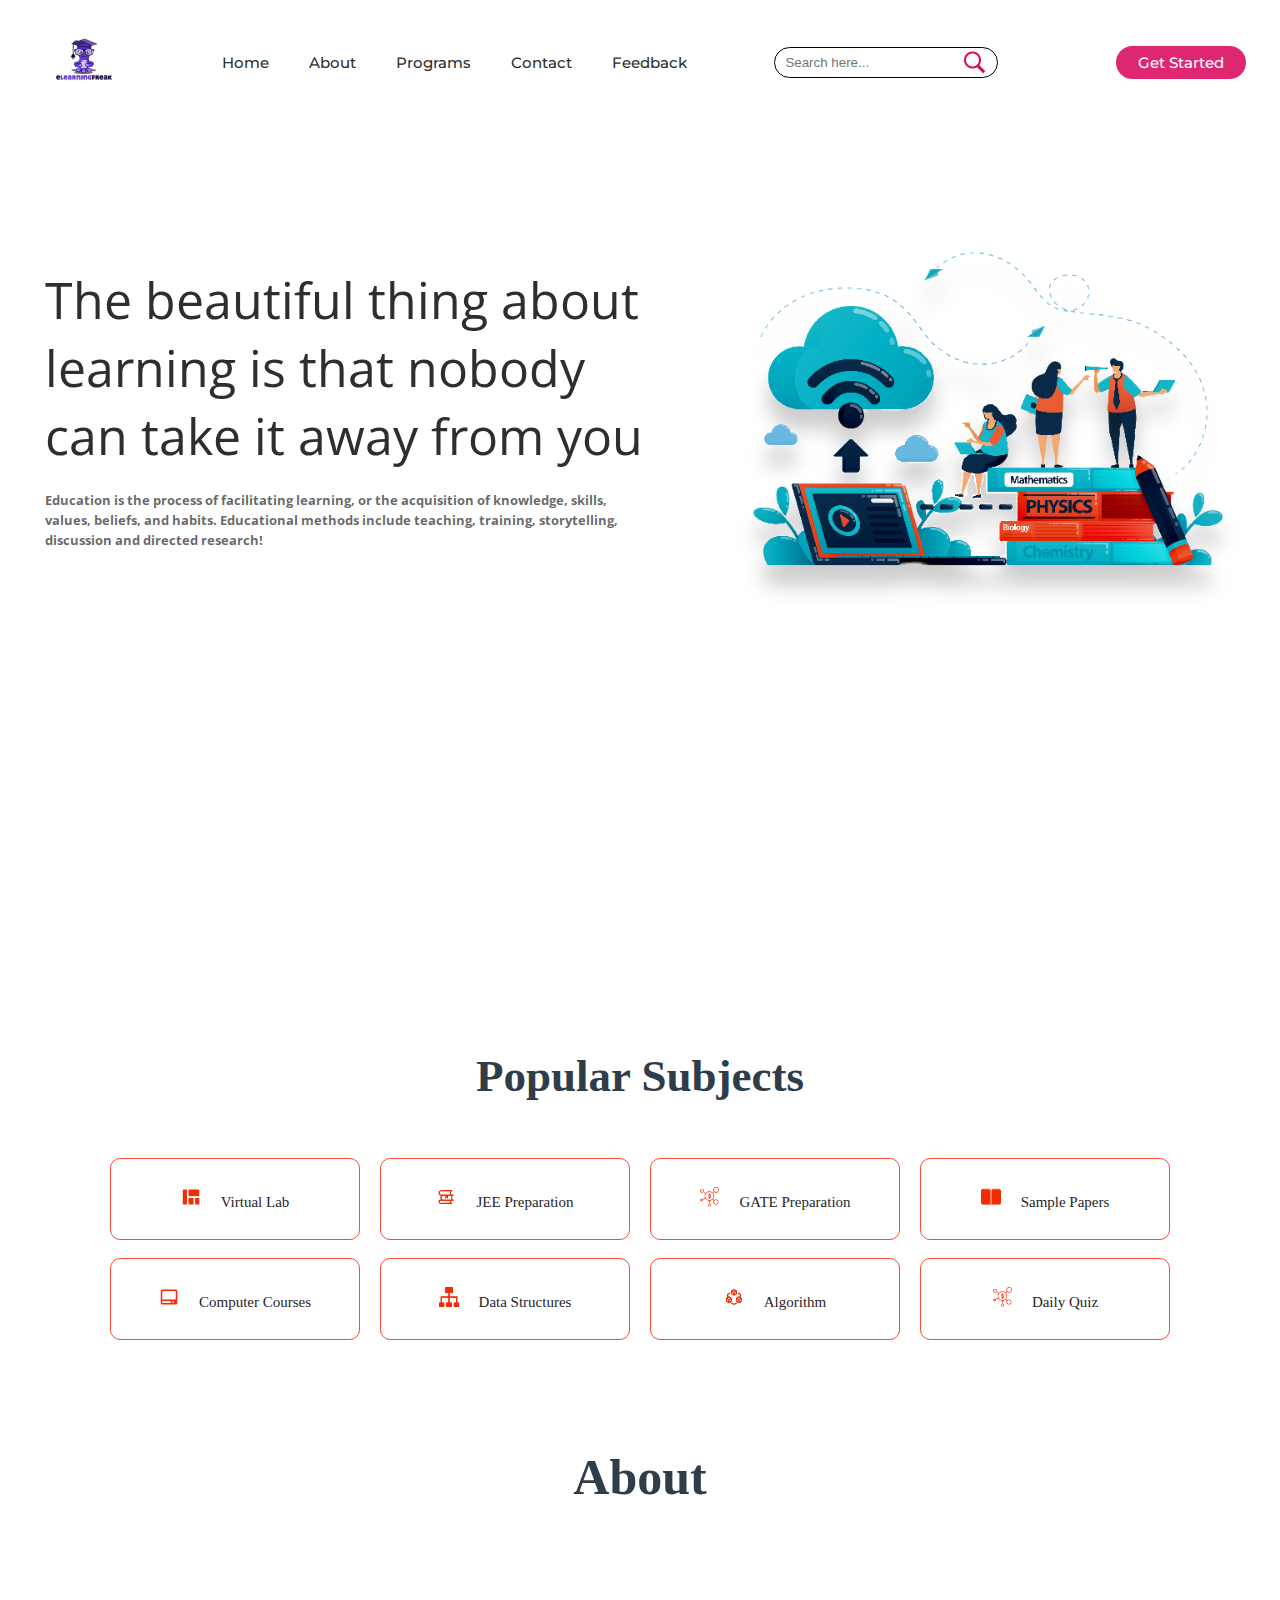
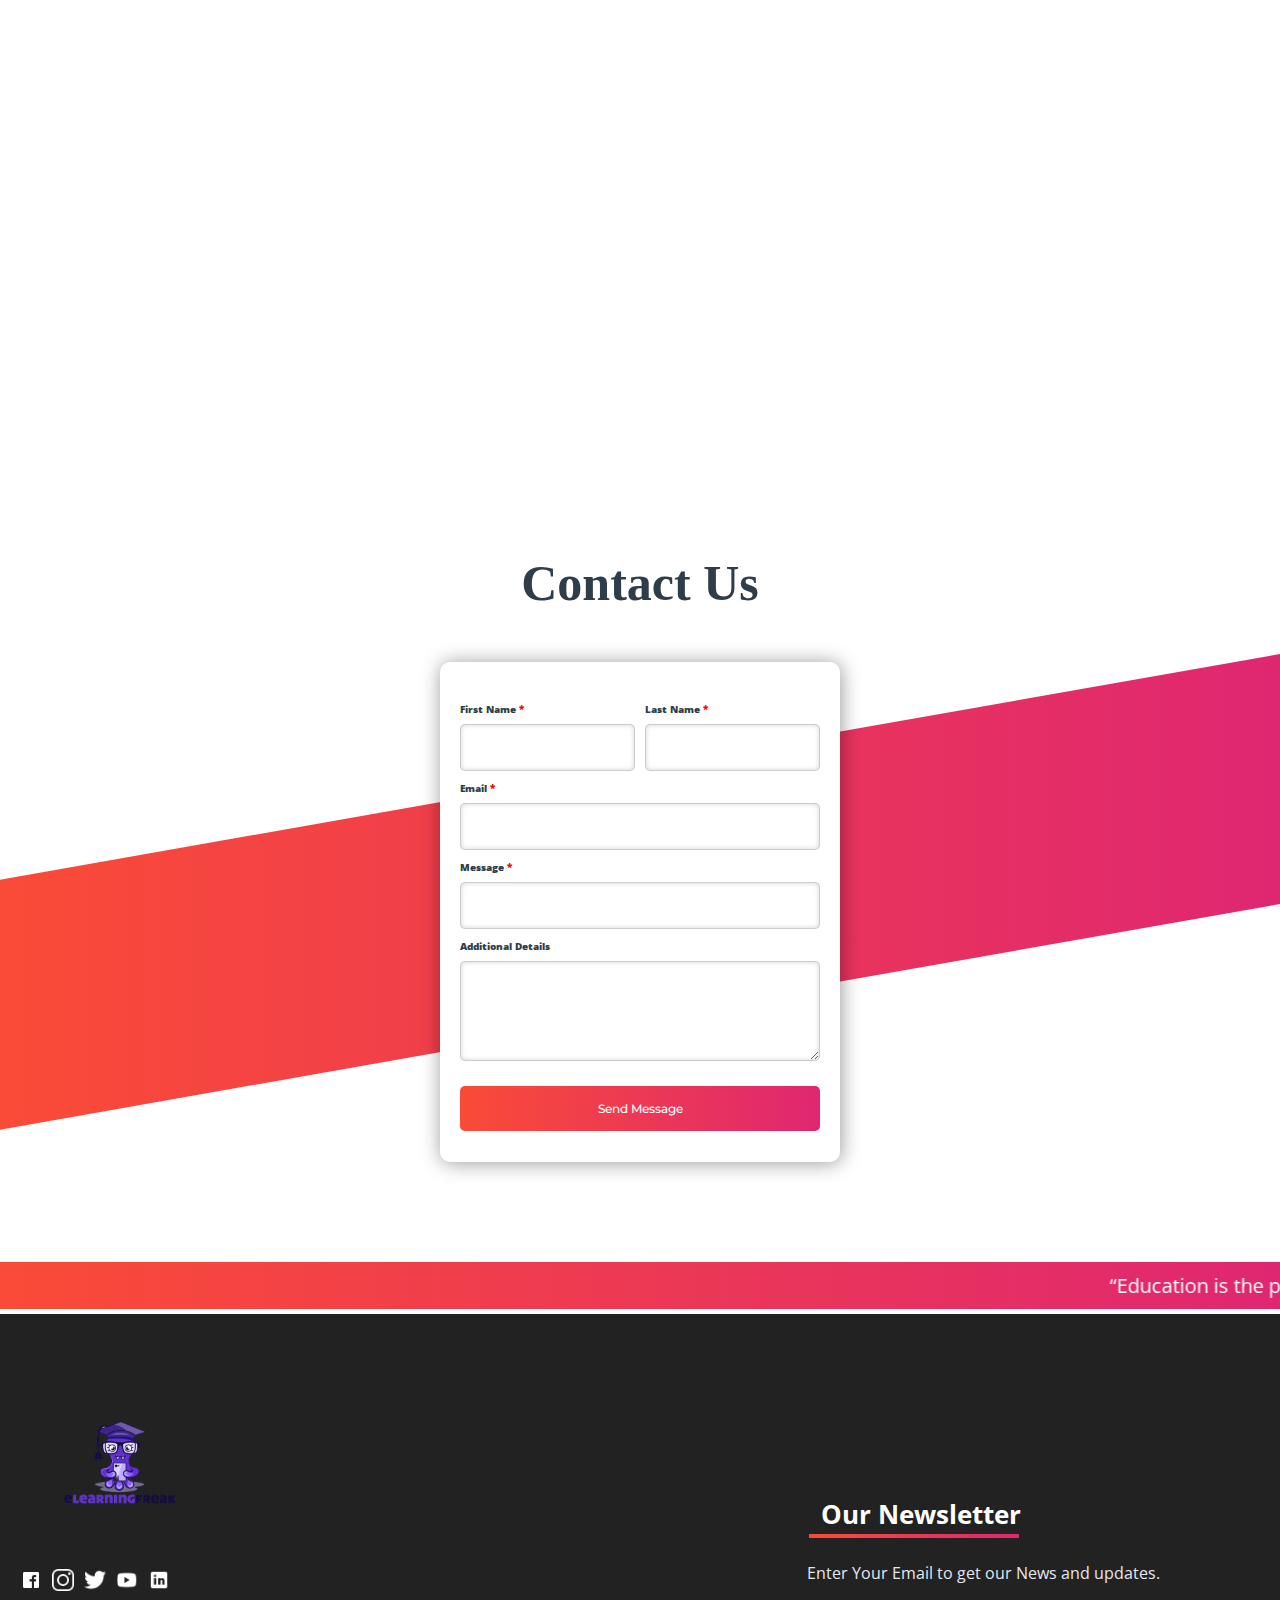
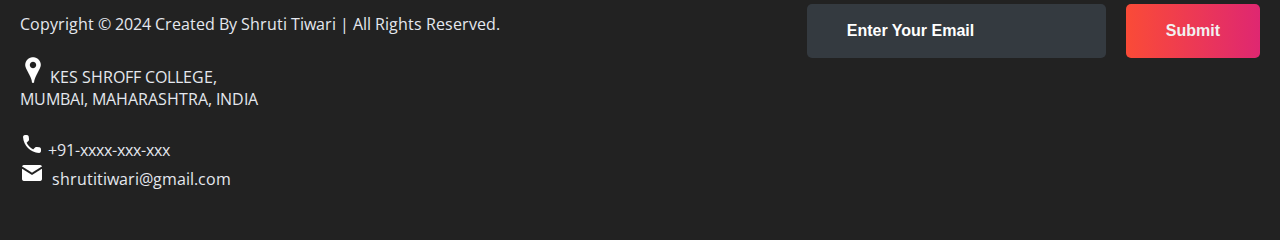
==== index.html @ 3c3f2e80 "new one" ====
<!DOCTYPE html>
<html>
  <head>
    <link rel="shortcut icon" type="png" href="images/icon/main.png" />
    <meta charset="utf-8" />
    <meta http-equiv="X-UA-Comaptible" content="IE=edge" />
    <title>LearnEd</title>
    <meta name="desciption" content="" />
    <meta name="viewport" content="width=device-width, initial-scale=1" />
    <link rel="stylesheet" type="text/css" href="style.css" />
    <script type="text/javascript" src="script.js"></script>
    <script
      src="https://cdn.jsdelivr.net/npm/@popperjs/core@2.11.7/dist/umd/popper.min.js"
      integrity="sha384-zYPOMqeu1DAVkHiLqWBUTcbYfZ8osu1Nd6Z89ify25QV9guujx43ITvfi12/QExE"
      crossorigin="anonymous"
    ></script>
    <script
      src="https://cdn.jsdelivr.net/npm/bootstrap@5.3.0-alpha3/dist/js/bootstrap.min.js"
      integrity="sha384-Y4oOpwW3duJdCWv5ly8SCFYWqFDsfob/3GkgExXKV4idmbt98QcxXYs9UoXAB7BZ"
      crossorigin="anonymous"
    ></script>
    <style>
      .h-line {
        width: 150px;
        margin: 0 auto;
        height: 1.7px;
      }
      .h-font {
        font-family: "Merienda", cursive;
      }
    </style>
    <script>
      $(window).on("scroll", function () {
        if ($(window).scrollTop()) {
          $("nav").addClass("black");
        } else {
          $("nav").removeClass("black");
        }
      });
    </script>
  </head>
  <body>
    <!-- Navigation Bar -->
    <header id="header">
      <nav>
        <div class="logo"><img src="images/icon/main.png" alt="logo" /></div>
        <ul>
          <li><a href="/">Home</a></li>
          <li><a href="#about_section">About</a></li>
          <li><a href="#services_section">Programs</a></li>
          <li><a href="#contactus_section">Contact</a></li>
          <li><a href="#feedBACK">Feedback</a></li>
        </ul>
        <div class="srch">
          <input type="text" class="search" placeholder="Search here..." /><img
            src="images/icon/search.png"
            alt="search"
            onclick="slide()"
          />
        </div>
        <a class="get-started" href="login.html">Get Started</a>
        <img
          src="images/icon/menu.png"
          class="menu"
          onclick="sideMenu(0)"
          alt="menu"
        />
      </nav>
      <div class="head-container">
        <div class="quote">
          <p>
            The beautiful thing about learning is that nobody can take it away
            from you
          </p>
          <h5>
            Education is the process of facilitating learning, or the
            acquisition of knowledge, skills, values, beliefs, and habits.
            Educational methods include teaching, training, storytelling,
            discussion and directed research!
          </h5>
        </div>
        <div class="svg-image">
          <img src="images/extra/Removal-792.png" alt="svg" />
        </div>
      </div>
      <div class="side-menu" id="side-menu">
        <div class="close" onclick="sideMenu(1)">
          <img src="images/icon/close.png" alt="" />
        </div>
        <div class="user">
          <img src="images/creator/" alt="Username" />
          <p>shrutitiwari</p>
        </div>
        <ul>
          <li><a href="#about_section">About</a></li>
          <li><a href="#services_section">Programs</a></li>
          <li><a href="#contactus_section">Contact</a></li>
          <li><a href="#feedBACK">Feedback</a></li>
        </ul>
      </div>
    </header>

    <div class="title my-5 px-4">
      <h2 class="fw-bold h-font text-center">Popular Subjects</h2>
      <div class="h-line bg-dark"></div>
    </div>

    <br /><br />
    <div class="course">
      <center>
        <div class="cbox">
          <div class="det">
            <a href="subjects/vlab.html"
              ><img src="images/courses/projects.png" />Virtual Lab</a
            >
          </div>
          <div class="det">
            <a href="subjects/jee.html"
              ><img src="images/courses/book.png" />JEE Preparation</a
            >
          </div>
          <div class="det">
            <a href="subjects/gate.html"
              ><img src="images/courses/d1.png" />GATE Preparation</a
            >
          </div>
          <div class="det">
            <a href="subjects/jee.html#sample_papers"
              ><img src="images/courses/paper.png" />Sample Papers</a
            >
          </div>
        </div>
      </center>
      <div class="cbox">
        <div class="det">
          <a href="subjects/computer_courses.html"
            ><img src="images/courses/computer.png" />Computer Courses</a
          >
        </div>
        <div class="det">
          <a href="subjects/computer_courses.html#data"
            ><img src="images/courses/data.png" />Data Structures</a
          >
        </div>
        <div class="det">
          <a href="subjects/computer_courses.html#algo"
            ><img src="images/courses/algo.png" />Algorithm</a
          >
        </div>
        <div class="det det-last">
          <a href="subjects/quiz.html"
            ><img src="images/courses/d1.png" />Daily Quiz</a
          >
        </div>
      </div>
    </div>

    <!-- ABOUT -->
    <div class="diffSection" id="about_section">
      <center>
        <p
          style="font-size: 50px; padding: 100px; font-weight: 600"
          class="h-font"
        >
          About
        </p>
      </center>
      <div class="about-content">
        <div class="side-image">
          <img class="sideImage" src="images/extra/e3.jpg" />
        </div>
        <div class="side-text">
          <h2>What you think about us ?</h2>
          <p>
            Education is the process of facilitating learning, or the
            acquisition of knowledge, skills, values, beliefs, and habits.
            Educational methods include teaching, training, storytelling,
            discussion and directed research.<br />
            Educational website can include websites that have games, videos or
            topic related resources that act as tools to enhance learning and
            supplement classroom teaching. These websites help make the process
            of learning entertaining and attractive to the student, especially
            in today's age. <br />Using HTML(HyperText Markup Language),
            CSS(Cascading Style Sheet), JavaScript, we can make learning more
            easier and in a interesting way.
          </p>
        </div>
      </div>
    </div>

    <!-- CONTACT US -->
    <div class="diffSection" id="contactus_section">
      <center>
        <p
          style="font-size: 50px; padding: 100px; font-weight: 600"
          class="h-font"
        >
          Contact Us
        </p>
      </center>
      <div class="csec"></div>
      <div class="back-contact">
        <div class="cc">
          <form
            action="mailto:shrutitiwari8369@gmail.com"
            method="post"
            enctype="text/plain"
          >
            <label>First Name <span class="imp">*</span></label
            ><label style="margin-left: 185px"
              >Last Name <span class="imp">*</span></label
            ><br />
            <center>
              <input
                type="text"
                name=""
                style="margin-right: 10px; width: 175px"
                required="required"
              /><input
                type="text"
                name="lname"
                style="width: 175px"
                required="required"
              /><br />
            </center>
            <label>Email <span class="imp">*</span></label
            ><br />
            <input
              type="email"
              name="mail"
              style="width: 100%"
              required="required"
            /><br />
            <label>Message <span class="imp">*</span></label
            ><br />
            <input
              type="text"
              name="message"
              style="width: 100%"
              required="required"
            /><br />
            <label>Additional Details</label><br />
            <textarea name="addtional"></textarea><br />
            <button type="submit" id="csubmit">Send Message</button>
          </form>
        </div>
      </div>
    </div>

    <!-- Sliding Information -->
    <marquee
      style="
        background: linear-gradient(to right, #fa4b37, #df2771);
        margin-top: 50px;
      "
      direction="left"
      onmouseover="this.stop()"
      onmouseout="this.start()"
      scrollamount="20"
      ><div class="marqu">
        “Education is the passport to the future, for tomorrow belongs to those
        who prepare for it today.” “Your attitude, not your aptitude, will
        determine your altitude.” “If you think education is expensive, try
        ignorance.” “The only person who is educated is the one who has learned
        how to learn …and change.”
      </div></marquee
    >

    <!-- FOOTER -->
    <footer>
      <div class="footer-container">
        <div class="left-col">
          <img src="images/icon/main.png" style="width: 200px" />
          <div class="logo"></div>
          <div class="social-media">
            <a href="#"><img src="images/icon\fb.png" /></a>
            <a href="#"><img src="images/icon\insta.png" /></a>
            <a href="#"><img src="images/icon\tt.png" /></a>
            <a href="#"><img src="images/icon\ytube.png" /></a>
            <a href="#"><img src="images/icon\linkedin.png" /></a>
          </div>
          <br /><br />
          <p class="rights-text">
            Copyright © 2024 Created By Shruti Tiwari | All Rights Reserved.
          </p>
          <br />
          <p>
            <img src="images/icon/location.png" /> KES SHROFF COLLEGE,
            <br /> MUMBAI, MAHARASHTRA, INDIA
          </p>
          <br />
          <p>
            <img src="images/icon/phone.png" /> +91-xxxx-xxx-xxx<br /><img
              src="images/icon/mail.png"
            />&nbsp; shrutitiwari@gmail.com
          </p>
        </div>
        <div class="right-col">
				<h1 style="color: #fff">&nbsp; Our Newsletter</h1>
				<div class="border"></div><br>
				<p>Enter Your Email to get our News and updates.</p>
				<form class="newsletter-form">
					<input class="txtb" type="email" placeholder="Enter Your Email">
					<input class="btn" type="submit" value="Submit">
				</form>
			</div>
      </div>
    </footer>
  </body>
</html>
---- style.css ----
@import url('https://fonts.googleapis.com/css?family=Montserrat:500&display=swap');
@import url('https://fonts.googleapis.com/css?family=Dancing+Script&display=swap');
@import url('https://fonts.googleapis.com/css?family=Open+Sans&display=swap');

* {
	box-sizing: border-box;
	margin: 0;
	padding: 0;
}

html {
	scroll-behavior: smooth;
}
body {
	background: #FFF;
	font-family: 'Open Sans', sans-serif;
}

header {
	height: 90vh;
	/* background: #000; */
}
.black {
	box-shadow: 0 2px 10px rgba(0, 0, 0, 0.5);
}
nav {
	padding-top: 10px;
	padding-bottom: 5px;
	top: 0;
	position: fixed;
	display: flex;
	width: 100%;
	z-index: 1000;
	background: #fff;
	justify-content:space-around;
	transition: 1.5s;
	align-items: center;
}
nav ul {
	display: flex;
	align-items: center;
}
nav ul li {
	list-style: none;
	margin: 5px 10px;
}
nav ul li a {
	padding: 2px 10px;
	color: #2e2e2e;
	cursor: pointer;
	transition: .5s;
	text-decoration: none;
}
nav ul li a:hover {
	color: #fff;
	border-radius: 5px;
	background: #DF2771;
}
.active {
	color: #fff;
	border-radius: 5px;
	background: #DF2771;
}
.srch {
	padding: 2px 10px;
	display: flex;
	/* align-items: center; */
	justify-content: center;
	/* background: #0066ff; */
	border: 1px solid;
	border-radius: 20px;
}
.srch img {
	width: 25px;
	cursor: pointer;
}
.srch .search {
	/* padding: 2px 10px; */
	outline: none;
	border: none;
	background: transparent;
}

.get-started {
	margin-left: 50px;
	padding: 5px 20px;
	border: 2px solid #DF2771;
	border-radius: 20px;
	text-decoration: none;
	
	transition: .5s;
	background-color: #DF2771;
	color: #fff;
}
.get-started:hover {
	color: #2e2e2e;
	background: #fff;
}
.logo img{
	width: 100px;
	cursor: pointer;
	transition: all 1s;;
}

a, button {
	float: left;
	font-family: "Montserrat", sans-serif;
	font-weight: 500;
	font-size: 15px;
	color: #2E3D49;
	display: block;
	text-decoration: none;
	text-align: center;
}
.head-container {
	margin-top: 240px;
	display: flex;
	flex-wrap: wrap;
	align-items: center;
	justify-content: space-around;
}
.quote {
	width: 600px;
	transform: translateY(-50px);
}
.quote h5 {
	margin-top: 20px;
	color: #0009;
	line-height: 20px;
}
.quote p {
	font-size: 50px;
	color: #2e2e2e;
}
.quote .play {
	margin-top: 20px;
	display: flex;
	/* justify-content: center; */
	align-items: center;
}
.quote .play img {
	width: 45px;
	cursor: pointer;
	filter: drop-shadow(0 0 10px #0002);
}
.quote .play span a{
	margin-left: 10px;
	font-size: 20px;
	font-weight: 900;
	color: rgba(0, 0, 0, 0.8);
	cursor: pointer;
}
.svg-image img{
	width: 500px;
	padding-bottom: 100px;
	margin-top: 0%;
	filter: drop-shadow(0 20px 10px rgba(0,0,0,0.2));
}

/* SIDE MENU */
.menu {
	cursor: pointer;
	width: 25px;
	display: none;
}
.side-menu {
	width: 100%;
	height: 100%;
	background: rgba(182, 33, 90, 0.993);
	position: absolute;
	top: 0;
	transition: .8s;
	z-index: 2000;
	transform: translateX(-100%);
}
.side-menu ul {
	margin-top: 35%;
	display: flex;
	flex-direction: column;
	justify-content: center;
	/* background: #FA4B37; */
}
.side-menu ul li {
	list-style: none;
	/* background: #009900; */
	display: flex;
	justify-content: center;
	align-items: center;
	/* border-bottom: 1px solid #fff; */
	/* padding: 10px 0px; */
}
.side-menu ul li:hover a{
	background: #fff;
	color: #DF2771;
}
.side-menu ul li a{
	color: #FFF;
	width: 100%;
	font-size: 1em;
	/* background: #2E3D49; */
	text-decoration: none;
	padding: 15px 0px;
}
.close img{
	float: right;
	width: 35px;
	cursor: pointer;
	margin: 10px;
}
.user {
	display: flex;
	justify-content: center;
	align-items: center;
	margin-top: 10%;
}
.user img {
	width: 60px;
	border-radius: 50%;
	border: 2px solid #fff;
	filter: drop-shadow(0 10px 20px #0004);
	margin-right: 30px;
	cursor: pointer;
}
.user p {
	color: #fff;
	cursor: pointer;
}
.user img, .user p {
	opacity: 1;
}
/*Common things in all sections*/
#about_section, #portfolio_section, #team_section, #services_section, #contactus_section {
	font-family: 'Open Sans', sans-serif;
	color: #2E3D49;
	position: relative;
}
.diffSection {
	width: 100%;
	/*position: relative;*/
	justify-content: center;
	align-items: center;
}
.diffSection .content {
	margin: 10px;
	text-align: center;
	padding: 10px 100px;
	font-size: 1.1em;
}

/*PORTFOLIO*/
.extra {
	width: 100%;
}
.extra p {
	padding: 30px;
	padding-bottom: 150px;
	font-size: 50px;
	text-align: center;
	color: #fff;
	background-image: linear-gradient(rgba(0,0,0,0),rgba(0,0,0,0.7)),url("images/extra/b1.jpg");
	background-size: cover;
	background-attachment: fixed;
	font-family: cursive;
	z-index: -9;
}
.smbox {
	display: flex;
	flex-wrap: wrap;
	transform: translateY(-100px);
	justify-content: center;
}
.smbox span {
	margin: 1%;
	background: #fff;
	box-shadow: inset 0px 0px 25px rgba(0,0,0,0.2),0 0 40px rgba(0,0,0,0.3);
	border-radius: 10px;
	padding: 30px 50px;
	cursor: pointer;
}
.smbox span:hover {
	transform: scale(1.3);
	transition: .5s ease;
}
.smbox .data {
	font-size: 80px;
	color: #FA6146;	
}
.smbox .det {
	font-size: 20px;
	color: #272529;
	font-family: cursive;
}

/*Title*/
.title {
	 margin-top: 0px; 
	font-family: 'Open Sans', sans-serif;
	font-size: 30px;
	text-align: center;
	color: #2E3D49;
}

/*ABOUT*/
.about-content {
	width: 100%;
	position: relative;
	justify-content: center;
	flex-wrap: wrap;
	display: flex;
	align-items: center;
}
.about-content .side-text {
	width: 550px;
	padding: 50px 40px;
	background: #fff;
	box-shadow: 2px 0 100px rgba(0,0,0,0.3);
	border-radius: 5px;
	text-align: justify;
	line-height: 22px;
	opacity: 0;
	transform: translateX(-100px);
	transition: 1s ease-in-out;
}
.about-content .side-text-appear {
	opacity: 1;
	transform: translateX(0px);
}
.about-content .side-text h2 {
	padding: 10px;
}
.about-content .side-text p {
	padding: 10px;
}
.about-content .side-image img {
	width: 90%;
	border-radius: 5px;
}
.sideImage {
	transform: translateX(100px);
	opacity: 0;
	transition: .8s ease-in-out;
}
.sideImage-appear {
	opacity: 1;
	transform: translateX(0px);
}

/*POPULAR SUBJECTS*/
.cbox {
	position: relative;
	width: 100%;
	display: inline-flex;
	flex-wrap: wrap;
	justify-content: center;
}
.cbox .det {
	width: 250px;
	height: 80px;
	margin: 10px;
	background: #fff;
	cursor: pointer;
}
.cbox .det a{
	justify-content: space-around;
	width: 250px;
	padding: 28px;
	border-radius: 10px;
	border: 1px solid #FA4B37;
	font-size: 15px;
	color: #272529;
	font-family: cursive;
	text-decoration: none;
}
.cbox .det a:hover {
	background: linear-gradient(to right, #FA4B37, #DF2771);
	color: white;
}
.cbox .det a:hover img{
	filter: brightness(100);
}
.cbox img {
	width: 20px;
	margin-right: 20px;
}

/*TEAM SECTION*/
.totalcard {
	width: 100%;
	display: flex;
	flex-wrap: wrap;
	align-items: center;
	justify-content: center;
	margin-bottom: 50px;
}
.totalcard .card {
	margin: 50px;
	width: 300px;
	border-radius: 10px;
	background: #fff;
}
.totalcard .card{
	box-shadow: inset 0 0 10px rgba(0,0,0,0.4),
					0 0 10px rgba(0,0,0,0.3);
}
.card:nth-child(1){
	border-top: 5px solid orangered;
}
.card:nth-child(2){
	border-top: 5px solid blue;
}
.card:nth-child(3){
	border-top: 5px solid rgba(18, 220, 196, 0.929);
}
.card:nth-child(4){
	border-top: 5px solid rgba(245, 17, 17, 0.834);
}
.card:nth-child(5){
	border-top: 5px solid rgba(7, 218, 21, 0.929);
}
.card:nth-child(1):hover {
	box-shadow: inset 0px 0px 10px rgb(255, 69, 0),
				1px 1px 30px rgb(255, 69, 0);
}
.card:nth-child(2):hover {
	box-shadow: inset 0px 0px 10px rgba(0,0,255,0.5),
				1px 1px 30px rgba(0,0,255,0.5);
}
.card:nth-child(3):hover {
	box-shadow: inset 0px 0px 10px rgba(18, 220, 196, 0.929),
				1px 1px 30px rgba(18, 220, 196, 0.929);
}
.card:nth-child(4):hover {
	box-shadow: inset 0px 0px 10px rgba(255, 0, 144),
				1px 1px 30px rgba(255, 0, 144);
}
.card:nth-child(5):hover {
	box-shadow: inset 0px 0px 10px rgba(7, 218, 21, 0.929),
				1px 1px 30px rgba(7, 218, 21, 0.929);
}

.totalcard .card img {
	width: 100px;
	height: 100px;
	margin-top: 5px;
	cursor: pointer;
	border-radius: 50px;
	transition-duration: .8s;
}
.totalcard .card img:hover {
	transform: scale(3.5);
	border-radius: 0;
	box-shadow: 0 0 20px rgba(0,0,0,0.5);
}
#detail p{
	font-size: 15px;
	line-height: 25px;
	font-variant: small-caps;
	text-align: center;
	margin: 25px;
	margin-bottom: 0px;
	margin-top: 0px;
}
#detail button {
	outline: none;
	border-radius: 10px;
	border-style: none;
	border: 1px solid black;
	padding: 9px 25px;
	cursor: pointer;
	transition-duration: .4s;
}
#detail a {
	bottom: 80px;
	text-decoration: none;
	margin-bottom: 30px;
	margin-top: 20px;
	margin-left: 90px;
	align-self: center;
}

.card-title {
	font-size: 17px;
	color: #343A40;
	padding: 20px;
	font-weight: 700;
}

/*Service Section*/
.service-swipe {
	display: flex;
	flex-wrap: wrap;
	justify-content: center;
	align-items: center;
	background-image: linear-gradient(rgba(0,0,0,0),rgba(0,0,0,0.7)),url("images/extra/b3.jpg");
	background-size: cover;
	background-attachment: fixed;
}
.service-swipe .s-card img {
	width: 100px;
}
.service-swipe a {
	padding: 0;
	margin: 40px 10px;
}
.service-swipe .s-card {
	display: flex;
	justify-content: space-around;
	padding: 10px;
	align-items: center;
	text-align: center;
	width: 350px;
	height: 200px;
	box-shadow: inset 0 0 20px rgba(255,255,255,0.05),
					0 0 50px rgba(0,0,0,0.8);
	border-radius: 5px;
	cursor: pointer;
	transition-duration: .5s;
}
.service-swipe .s-card p {
	color: #f2f2f2;
	font-size: 1.2em;
	font-family: 'Open Sans',sans-serif;
}
.service-swipe .s-card:hover {
	box-shadow: 0 0 50px rgba(255,255,255,0.8);
	transform: translateY(-10px);
}

/*Contact Us Section*/
.csec {
	background: linear-gradient(to right, #FA4B37, #DF2771);
	background-attachment: fixed; 
	position: absolute;
	width: 100%;
	height: 250px;
	top: 200px;
	content: '';
	transform-origin: top right;
	transform: skewY(-10deg);
	z-index: -1;
}
.back-contact {
	margin-top: 0px;
	transform: translateY(-50px);
	display: flex;
	align-items: center;
	justify-content: space-around;
}
.cc {
	height: 400px;
	width: 400px;
	height: 500px;
	border-radius: 10px;
	justify-content: center;
	box-shadow: 1px 1px 20px rgba(0,0,0,0.4);
	background: #fff;
}
.cc form {
	margin: 5%;
	margin-top: 40px;
	width: 90%;
	height: 90%;
}
.cc form label {
	position: absolute;
	color: #2E3D49;
	font-size: 10px;
	font-weight: 800;
}
.cc form input {
	padding: 15px;
	margin-bottom: 10px;
	border-radius: 5px;
	box-shadow: inset 0 0 5px lightgray;
	border: 1px solid rgba(0,0,0,0.2);
	outline: none;
	color: #2E3D49;
	font-weight: 600;
}
.imp {
	color: red;
}
form textarea {
	width: 100%;
	height: 100px;
	box-shadow: inset 0 0 5px lightgray;
	border: 1px solid rgba(0,0,0,0.2);
	border-radius: 5px;
	outline: none;
	color: #2E3D49;
	font-weight: 600;
	padding: 15px;
}
#csubmit {
	margin-top: 20px; 
	background: linear-gradient(to right, #FA4B37, #DF2771);
	border-radius: 5px;
	border-style: none;
	outline: none;
	width: 100%;
	padding: 15px 25px;
	color: #fff;
	font-size: 12px;
	cursor: pointer;
}

/*FEEDBACK*/
.title2 {
	position: relative;
	margin-top: 150px;
	margin-left: 100px;
}
.title2 span{
	font-weight: 700;
	font-family: 'Open Sans', sans-serif;
	font-size: 30px;
	color: #2E3D49;
}
.title2 .shortdesc2 {
	padding: 10px;
	font-family: 'Open Sans', sans-serif;
	font-size: 15px;
	color: #2E3D49;
	margin-bottom: 10px;
}
.feedbox {
	margin-top: 50px;
	width: 100%;
	display: flex;
	background-image: linear-gradient(rgba(0,0,0,0),rgba(0,0,0,0.7)),url("images/extra/b4.jpg");
	background-size: cover;
	padding: 50px 80px;
	background-attachment: fixed;
}
.feed {
	width: 800px;
	height: 400px;
	position: relative;
	border-radius: 10px;
	justify-content: center;
	box-shadow: inset 0 0 90px rgba(0,0,0,0.6),
					0 0 80px rgba(0,0,0,0.2);
	background: rgba(0,0,0,0.4);
}
.feed form {
	width: 100%;
	height: 100%;
	padding: 20px;
}

.feed form label {
	position: absolute;
	color: #f2f2f2;
	font-size: 10px;
	font-weight: 800;
}
.feed form input, .feed textarea {
	padding: 15px;
	border-radius: 5px;
	box-shadow: inset 0 0 5px lightgray;
	border: 1px solid rgba(0,0,0,0.2);
	outline: none;
	color: #2E3D49;
	background: #fff9;
	font-weight: 600;
}
.feed form input {
	margin-bottom: 15px;
	width: 50%;
}
.feed form .fname {
	width: 25%;
}
.feed form textarea {
	width: 100%;
	height: 100px;
}
.feed #csubmit {
	margin-top: 25px; 
	background: linear-gradient(to right, #FA4B37, #DF2771);
	border-radius: 5px;
	border-style: none;
	outline: none;
	width: 100%;
	padding: 15px 25px;
	color: #fff;
	font-size: 12px;
	cursor: pointer;
}

/*SCROLLING TEXT*/
.marqu {
	text-align: center;
	justify-content: center;
	color: #fff;
	font-size: 20px;
	padding: 10px;
}

/*FOOTER*/
footer {
	color: #E5E8EF;
	background: #000D;
	padding: 50px 0; 
}
footer .footer-container {
	max-width: 1300px;
	margin: auto;
	padding: 0 20px;
	display: flex;
	justify-content: space-between;
	align-items: center;
	flex-wrap: wrap-reverse;
}
footer .social-media img{
	width: 22px;
}
footer .logo {
	width: 180px;
	color: #fff;
}
footer .social-media a{
	margin-right: 10px;
	font-size: 22px;
	text-decoration: none;
}
footer .right-col h1{
	font-size: 26px;
}
footer .border{
	width: 210px;
	height: 4px;
	background: linear-gradient(to right, #FA4B37, #DF2771);
	margin: 2px;
}
footer .newsletter-form {
	display: flex;
	justify-content: center;
	align-items: center;
	flex-wrap: wrap;
}
footer input::placeholder {
  color: white !important;
}
footer .txtb {
	flex: 1;
	padding: 18px 40px;
	font-size: 16px;
	background: #343A40;
	border: none;
	font-weight: 700;
	outline: none;
	border-radius: 5px;
	min-width: 260px;
	margin-top: 20px;
	color: white;
}
footer .btn {
	margin-top: 20px;
	padding: 18px 40px;
	font-size: 16px;
	color: #f1f1f1;
	background: linear-gradient(to right, #FA4B37, #DF2771);
	border: none;
	font-weight: 700;
	outline: none;
	border-radius: 5px;
	margin-left: 20px;
	cursor: pointer;
	transition: opacity .3s linear;	
}
footer .btn:hover {
	opacity: .7;
}

/*PROPERTIES FOR MAKING WEBSITE RESPONSIVE*/
@media screen and (max-width: 960px) {
	.footer-container {
		max-width: 600px;
	}
	.right-col {
		width: 100%;
		margin-bottom: 60px;
	}
	.left-col {
		width: 100%;
		text-align: center;
	}
	.social-media {
		display: flex;
		justify-content: center;
	}
	.logo {
		transition: 1s;
		margin-left: 30%;
	}
	nav ul, .srch, .get-started{
		display: none;
	}
	.menu {
		display: block;
	}
	nav {
		padding-bottom: 20px;
		border-bottom: 1px solid #0005;
		/* position: fixed; */
		/* top: 0; */
	}
	.quote p, .quote h5, .play {
		justify-content: center;
		text-align: center;
	}
	.quote p {
		font-size: 30px;
	}
	.service-container .right-side img {
		width: 90%;
	}
	.title {
		margin-top: 0px;
	}
	
}
@media screen and (max-width: 700px) {
	footer .btn{
		margin: 0;
		width: 100%;
		margin-top: 20px;
	}
	.svg-image img {
		width: 90%;
		margin: 20px;
		/* align-self: center; */
	}
}

@media screen and (max-width: 1000px) {	
	.feedbox form input, .feedbox form .fname{
		width: 100%;
	}
}
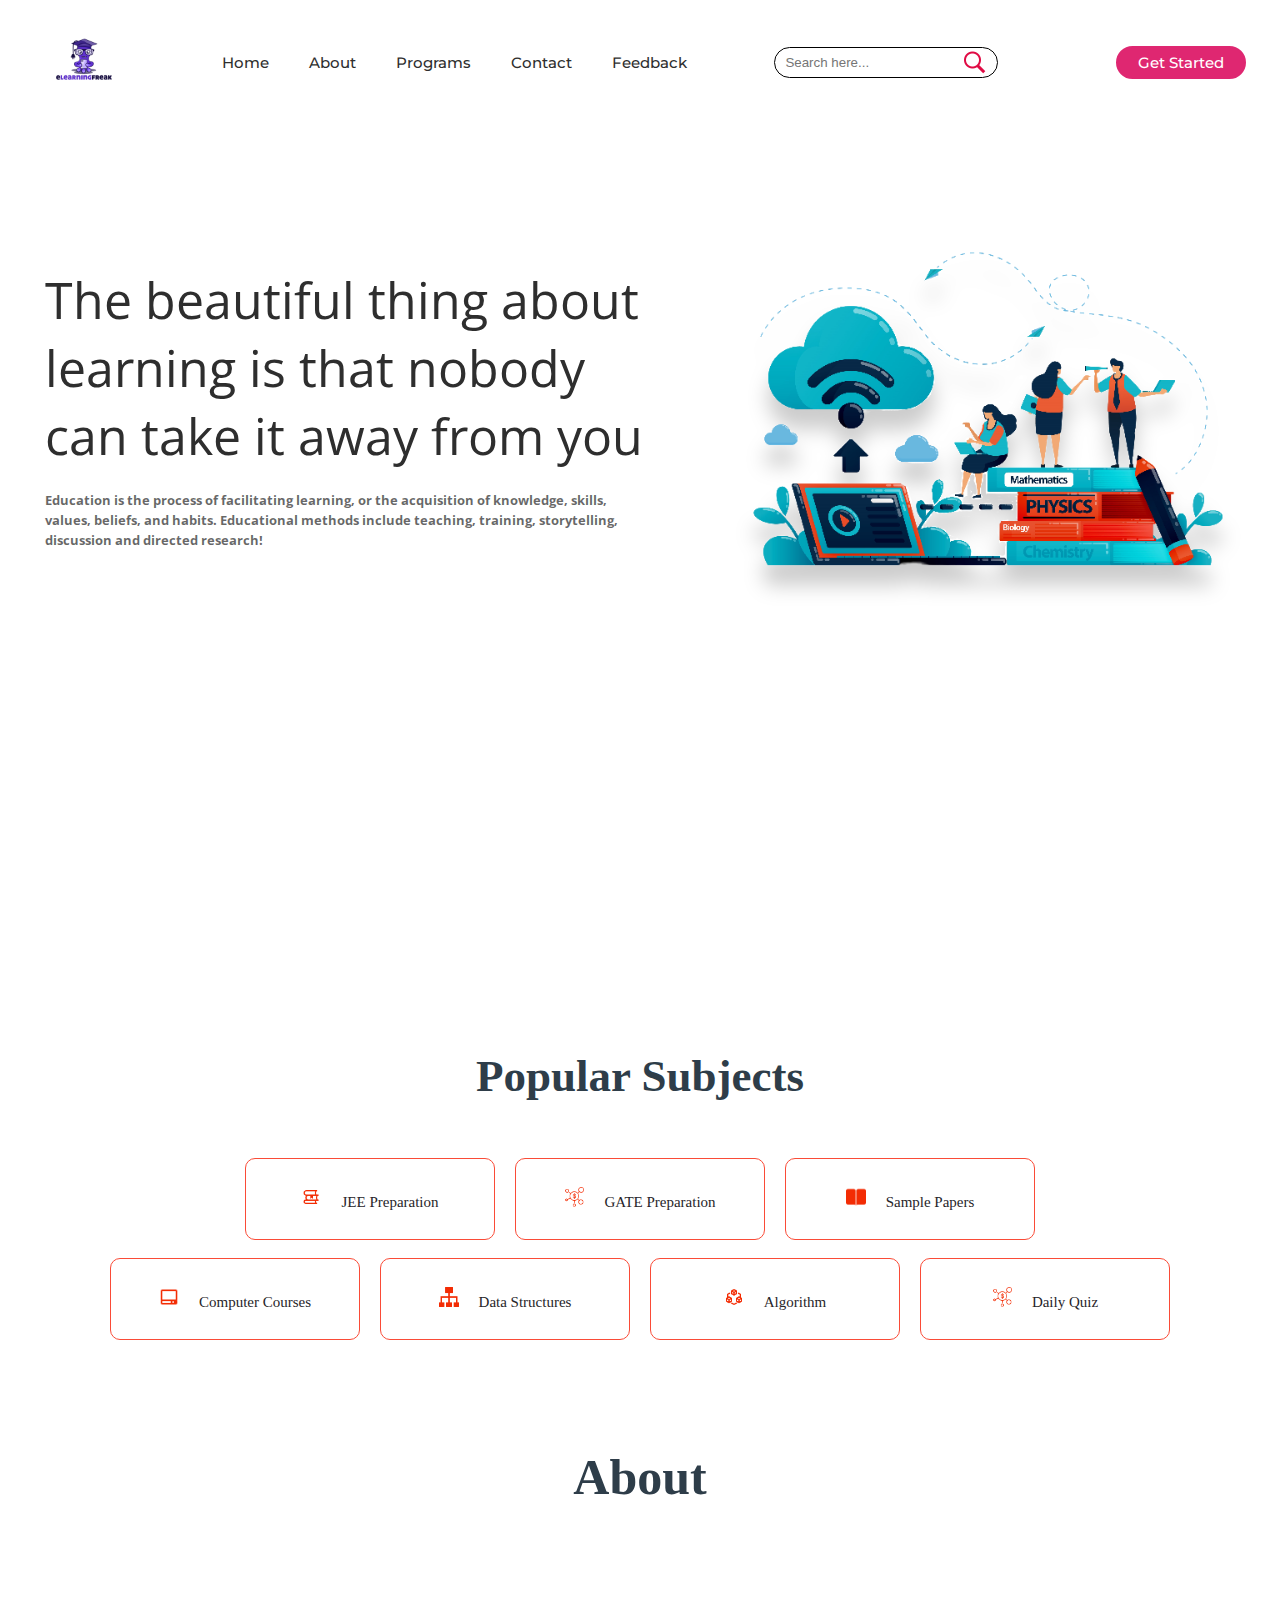
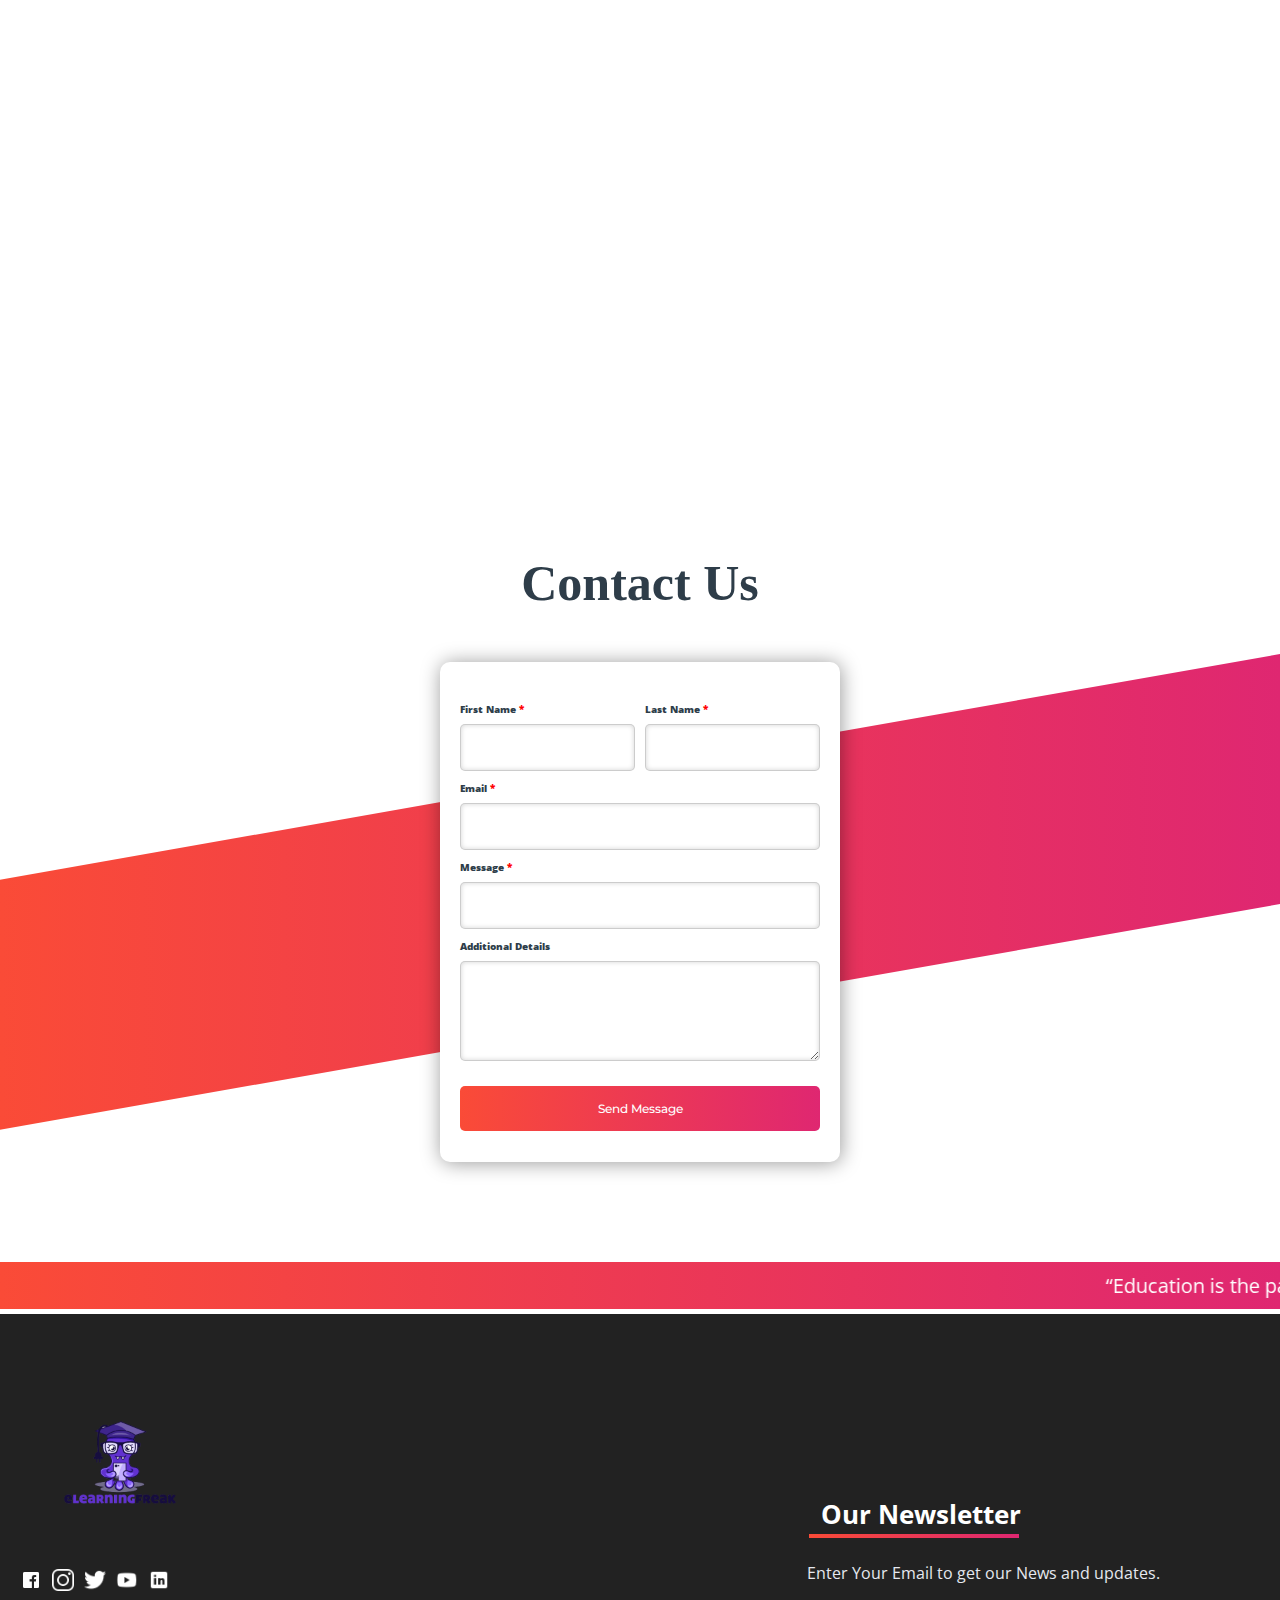
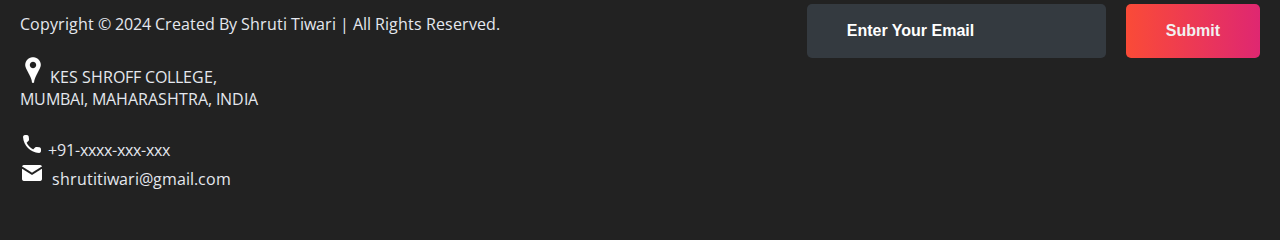
==== commit d1e0c673: "new changes" ====
--- a/index.html
+++ b/index.html
@@ -110,11 +110,6 @@
       <center>
         <div class="cbox">
           <div class="det">
-            <a href="subjects/vlab.html"
-              ><img src="images/courses/projects.png" />Virtual Lab</a
-            >
-          </div>
-          <div class="det">
             <a href="subjects/jee.html"
               ><img src="images/courses/book.png" />JEE Preparation</a
             >
